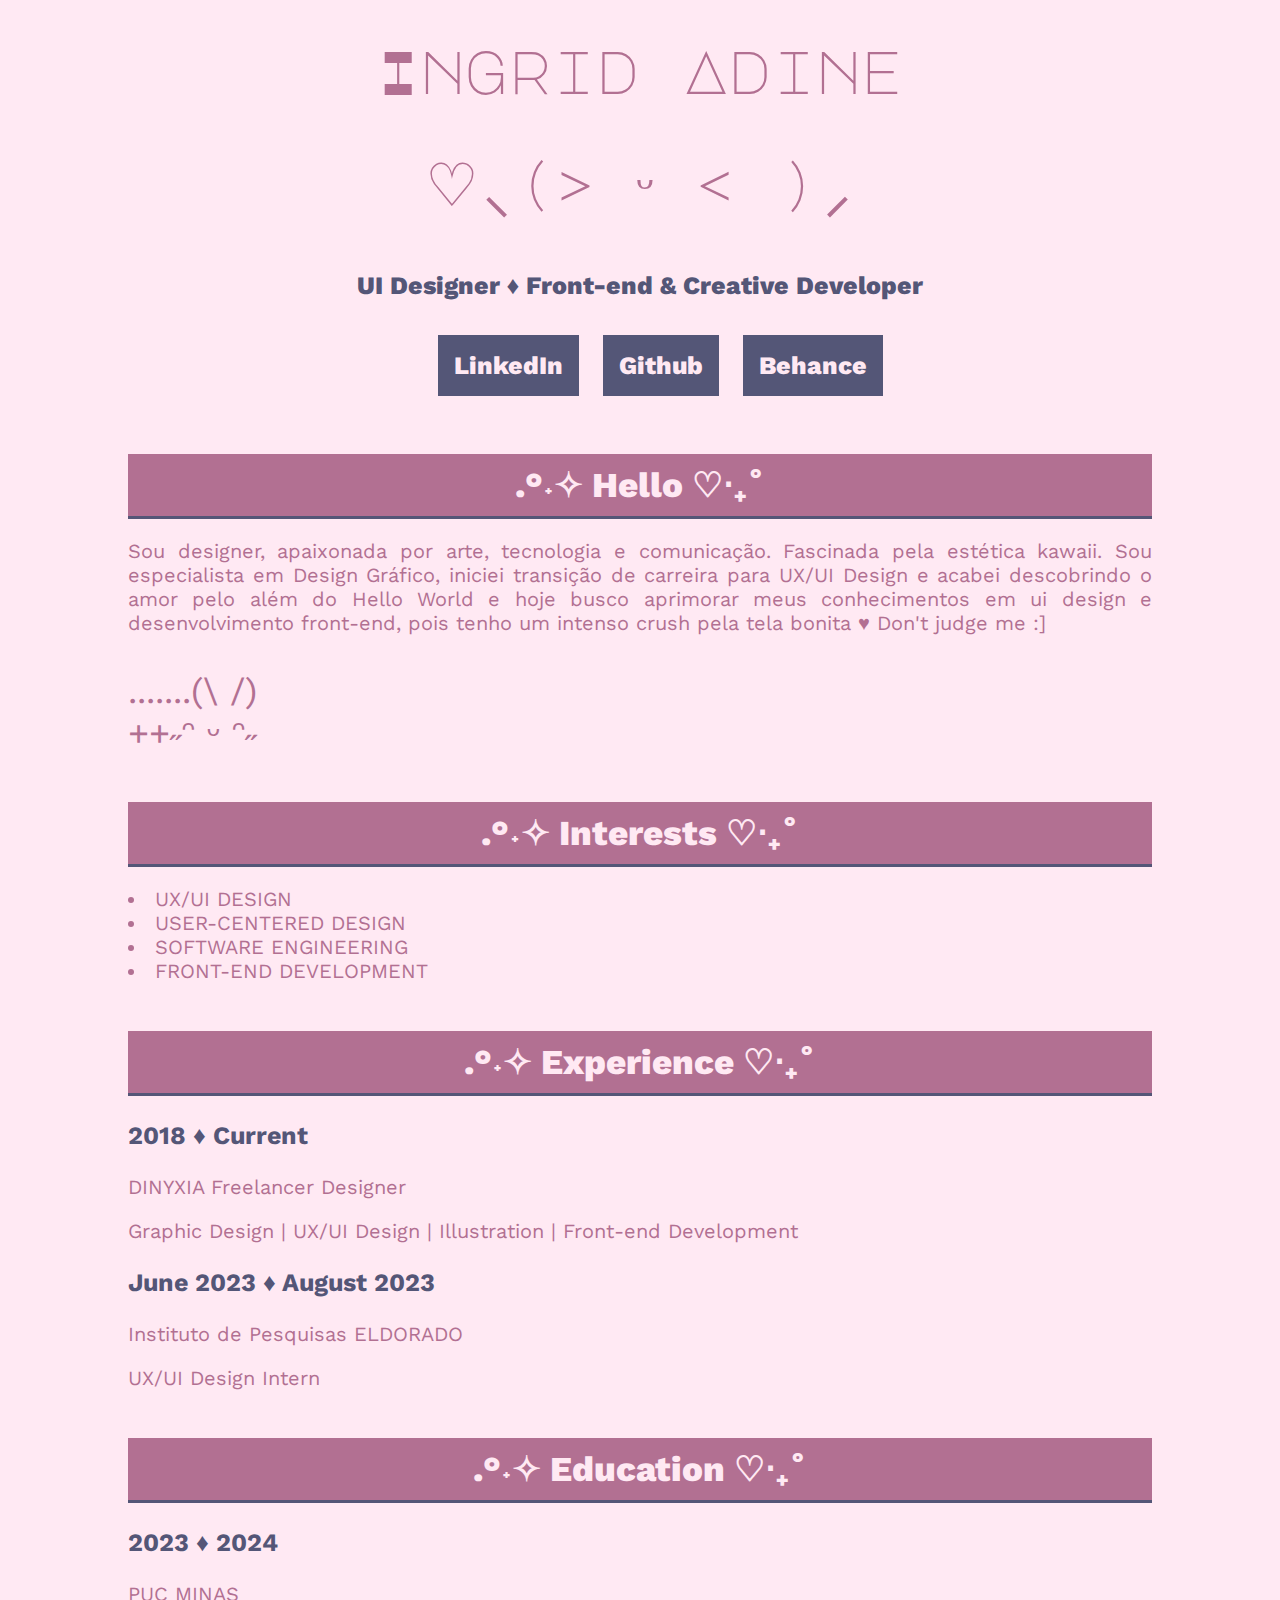
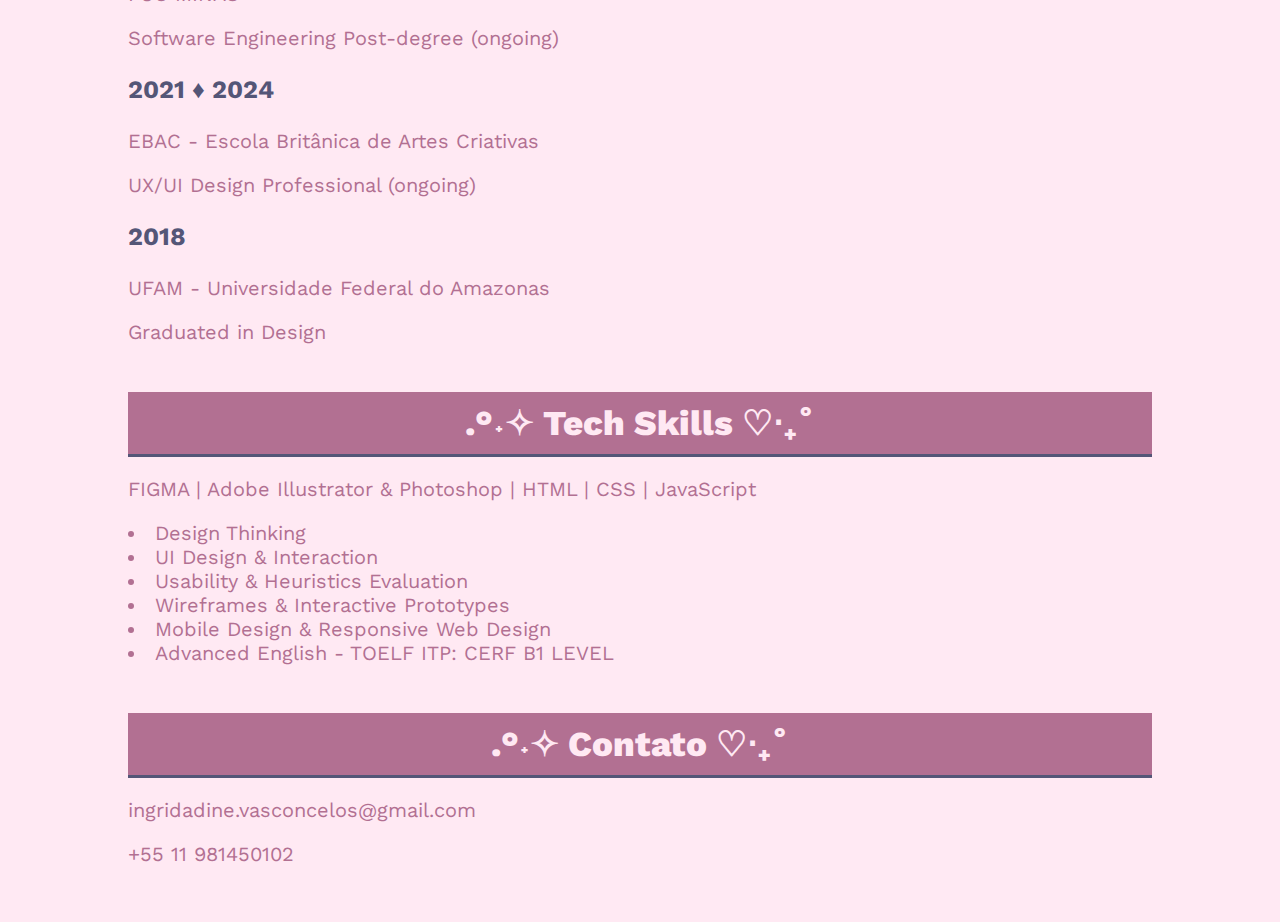
==== index.html @ befa4c59 "Uploading website." ====
<!DOCTYPE html>
<html lang="en">
<head>
    <meta charset="UTF-8">
    <meta name="viewport" content="width=device-width, initial-scale=1.0">
    <title>Ingrid Adine ♡⸜(˃ ᵕ ˂ )⸝</title>
    <link rel="stylesheet" href="style.css">

<!--<link rel="stylesheet" type="text/css" href="style.css">-->

</head>
<body>
    <h1>Ingrid Adine</h1>
    <h2 class="kawaii">♡⸜(˃ ᵕ ˂ )⸝</h2>
    <p class="objetivo">UI Designer ♦ Front-end & Creative Developer</p>
   
     <ul class="menu">
        <li><a href="https://www.linkedin.com/in/ingridadine/" target="_blank">LinkedIn</a></li>
        <li><a href="https://github.com/ingridadine" target="_blank">Github</a></li>
        <li><a href="https://www.behance.net/ingridadine" target="_blank">Behance</a></li>
     </ul>

    <h2 class="conteudo-secundario-titulo">.°˖✧ Hello ♡‧₊˚ </h2>
    
    <p class="bio">Sou designer, apaixonada por arte, tecnologia e comunicação. Fascinada pela estética kawaii.
        Sou especialista em Design Gráfico, iniciei transição de carreira para UX/UI Design e acabei descobrindo o amor pelo além do Hello World e hoje busco aprimorar meus conhecimentos em ui design e desenvolvimento front-end, pois tenho um intenso crush pela tela bonita ♥ Don't judge me :]</p>
    
    <p class="usagi"> .......(\   /)
    <br>++˶ᵔ ᵕ ᵔ˶</p>

    <h2 class="conteudo-secundario-titulo">.°˖✧ Interests ♡‧₊˚ </h2>
    <ul class="lista">
        <li>UX/UI DESIGN</li>
        <li>USER-CENTERED DESIGN</li>
        <li>SOFTWARE ENGINEERING</li>
        <li>FRONT-END DEVELOPMENT</li>
    </ul>
    <h2 class="conteudo-secundario-titulo">.°˖✧ Experience ♡‧₊˚ </h2>
   
    <h3>2018 ♦ Current</h3>
    <p>DINYXIA Freelancer Designer</p>
    <p>Graphic Design | UX/UI Design | Illustration | Front-end Development</p>

    <h3>June 2023 ♦ August 2023</h3>
    <p>Instituto de Pesquisas ELDORADO</p>
    <p>UX/UI Design Intern</p>



    <h2 class="conteudo-secundario-titulo">.°˖✧ Education ♡‧₊˚ </h2>
    <h3>2023 ♦ 2024</h3>
    <p>PUC MINAS</p>
    <p>Software Engineering Post-degree (ongoing)</p>

    <h3>2021 ♦ 2024</h3>
    <p>EBAC - Escola Britânica de Artes Criativas</p>
    <p>UX/UI Design Professional (ongoing)</p>

    <h3>2018</h3>
    <p>UFAM - Universidade Federal do Amazonas</p>
    <p>Graduated in Design</p>

    <h2 class="conteudo-secundario-titulo">.°˖✧ Tech Skills ♡‧₊˚ </h2>

    <p>FIGMA | Adobe Illustrator & Photoshop | HTML | CSS | JavaScript</P>

    <ul class="lista">
        <li>Design Thinking</li>
        <li>UI Design & Interaction</li>
        <li>Usability & Heuristics Evaluation</li>
        <li>Wireframes & Interactive Prototypes</li>
        <li>Mobile Design & Responsive Web Design</li>
        <li>Advanced English - TOELF ITP: CERF B1 LEVEL</li>
    </ul>
    
    <h2 class="conteudo-secundario-titulo">.°˖✧ Contato ♡‧₊˚ </h2>
    <p>ingridadine.vasconcelos@gmail.com</p>
    <p>+55 11 981450102</p>

    

</body>
</html>
---- style.css ----
@import url('https://fonts.googleapis.com/css2?family=Major+Mono+Display&family=Work+Sans:wght@300;800&display=swap');


/** {
    margin: 0;
    padding: 0;
    box-sizing: border-box;
    text-decoration: none;
}*/

h1 {
    font-family: 'major mono display', cursive;
    font-weight: 400;
    font-size: 60px;
    color: #b27092;
    text-align: center;
}

h3 {
    font-family: 'work sans', sans-serif;
    font-size: 25px;
    color: #545677;
    
}

body {
    font-size: 100%;
    /*background-color: #f8e0ed;'*/
    background-color: #ffe9f3;
    width: 80%;
    margin: auto;
    margin-bottom: 56px;
}

.kawaii {
    font-family: 'major mono display', cursive;
    font-weight: 400;
    font-size: 60px;
    color: #b27092;
    text-align: center;
}

.objetivo {
    font-family: 'work sans', sans-serif;
    font-size: 25px;
    color: #545677;
    text-align: center;
    font-weight: 800;
}

.bio {
    text-align: justify;
}

.usagi {
    color: #b27092;
    font-family: 'work sans', sans-serif;
    font-size: 35px;
}

.conteudo-secundario-titulo {
    font-family: 'work sans', sans-serif;
    font-weight: 800;
    font-size: 35px;
    color: #ffe9f3;
    background-color:#b27092;
    text-align: center;
    border-bottom: 3px solid #545677;;
    padding: 10px;
    margin-top: 48px;
    margin-bottom: 12px;
}

p {
    font-size: 20px;
    font-family: 'work sans', sans-serif;
    color: #b27092;
}

a {
    text-decoration: none;
}

a:hover {
    text-decoration: underline;
}

.lista {
    font-family: 'work sans', sans-serif;
    font-size: 20px;
    color: #b27092;
    padding-left: 0px;
    list-style: inside;
}

.contato {
    font-family: 'work sans', sans-serif;
    font-size: 25px;
    color: #b27092;
    text-align: center;
    font-weight: 800;
}

.menu {
    text-align: center;
}

.menu li {
    list-style-type: none;
    margin: 10px;
    display: inline-block;
     
}


.menu a {
    font-family: 'work sans', sans-serif;
    font-size: 25px;
    background-color: #545677;
    padding: 16px;
    display: block;
    color:#ffe9f3;
    text-align: center;
    font-weight: 800;
}

.menu a:hover{
    background-color:#b27092;
    text-decoration: none;
    
}
/*.conteudo-principal-escrito-titulo {
    font-family: 'Staatliches', cursive;
    font-weight: 400;
    font-size: 64px;
    color: #c9f70b;
}*/

/*.conteudo-secundario-titulo {
    border-top: 0.4px solid #d275f9;
    padding-top: 48px;
    font-family: 'Staatliches', cursive;
    color: #c9f70b;
    font-weight: 400;
    font-size: 24px;
    margin-bottom: 16px;
}*/
---- style.css ----
@import url('https://fonts.googleapis.com/css2?family=Major+Mono+Display&family=Work+Sans:wght@300;800&display=swap');


/** {
    margin: 0;
    padding: 0;
    box-sizing: border-box;
    text-decoration: none;
}*/

h1 {
    font-family: 'major mono display', cursive;
    font-weight: 400;
    font-size: 60px;
    color: #b27092;
    text-align: center;
}

h3 {
    font-family: 'work sans', sans-serif;
    font-size: 25px;
    color: #545677;
    
}

body {
    font-size: 100%;
    /*background-color: #f8e0ed;'*/
    background-color: #ffe9f3;
    width: 80%;
    margin: auto;
    margin-bottom: 56px;
}

.kawaii {
    font-family: 'major mono display', cursive;
    font-weight: 400;
    font-size: 60px;
    color: #b27092;
    text-align: center;
}

.objetivo {
    font-family: 'work sans', sans-serif;
    font-size: 25px;
    color: #545677;
    text-align: center;
    font-weight: 800;
}

.bio {
    text-align: justify;
}

.usagi {
    color: #b27092;
    font-family: 'work sans', sans-serif;
    font-size: 35px;
}

.conteudo-secundario-titulo {
    font-family: 'work sans', sans-serif;
    font-weight: 800;
    font-size: 35px;
    color: #ffe9f3;
    background-color:#b27092;
    text-align: center;
    border-bottom: 3px solid #545677;;
    padding: 10px;
    margin-top: 48px;
    margin-bottom: 12px;
}

p {
    font-size: 20px;
    font-family: 'work sans', sans-serif;
    color: #b27092;
}

a {
    text-decoration: none;
}

a:hover {
    text-decoration: underline;
}

.lista {
    font-family: 'work sans', sans-serif;
    font-size: 20px;
    color: #b27092;
    padding-left: 0px;
    list-style: inside;
}

.contato {
    font-family: 'work sans', sans-serif;
    font-size: 25px;
    color: #b27092;
    text-align: center;
    font-weight: 800;
}

.menu {
    text-align: center;
}

.menu li {
    list-style-type: none;
    margin: 10px;
    display: inline-block;
     
}


.menu a {
    font-family: 'work sans', sans-serif;
    font-size: 25px;
    background-color: #545677;
    padding: 16px;
    display: block;
    color:#ffe9f3;
    text-align: center;
    font-weight: 800;
}

.menu a:hover{
    background-color:#b27092;
    text-decoration: none;
    
}
/*.conteudo-principal-escrito-titulo {
    font-family: 'Staatliches', cursive;
    font-weight: 400;
    font-size: 64px;
    color: #c9f70b;
}*/

/*.conteudo-secundario-titulo {
    border-top: 0.4px solid #d275f9;
    padding-top: 48px;
    font-family: 'Staatliches', cursive;
    color: #c9f70b;
    font-weight: 400;
    font-size: 24px;
    margin-bottom: 16px;
}*/
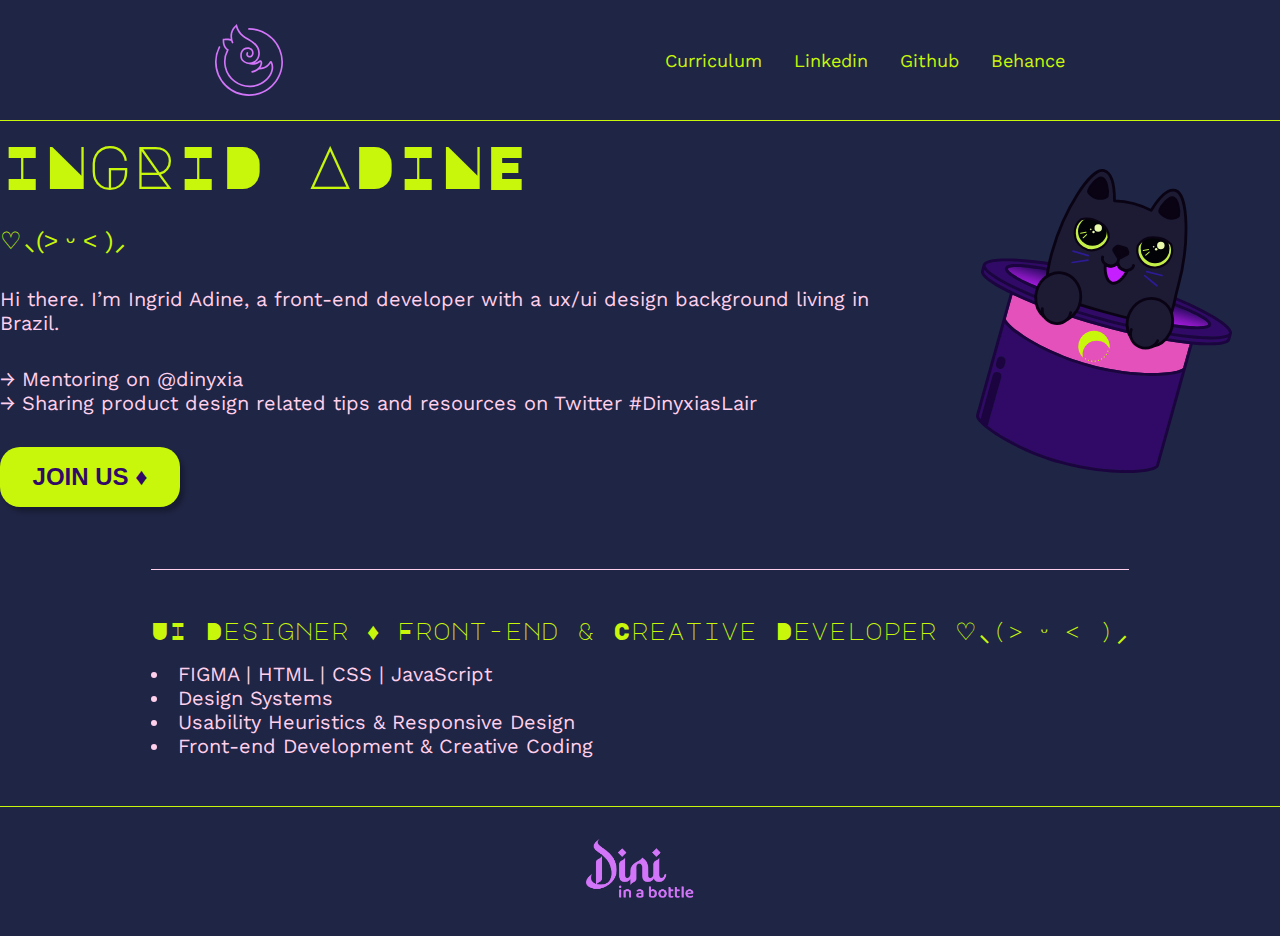
==== commit 389a636c: "Move cv to new folder and upload Dinyxia's Lair" ====
--- a/index.html
+++ b/index.html
@@ -1,83 +1,63 @@
 <!DOCTYPE html>
-<html lang="en">
+<html lang="pt-BR">
 <head>
     <meta charset="UTF-8">
+    <meta http-equiv="X-UA-Compatible" content="IE=edge">
     <meta name="viewport" content="width=device-width, initial-scale=1.0">
-    <title>Ingrid Adine ♡⸜(˃ ᵕ ˂ )⸝</title>
-    <link rel="stylesheet" href="style.css">
-
-<!--<link rel="stylesheet" type="text/css" href="style.css">-->
-
+    <meta name="description" content="Um bot que irá deixar a sua comunidade segura de um jeito fácil">
+    <title>Dinyxia's Lair</title>
+    <link rel="stylesheet" type="text/css" href="style.css">
 </head>
 <body>
-    <h1>Ingrid Adine</h1>
-    <h2 class="kawaii">♡⸜(˃ ᵕ ˂ )⸝</h2>
-    <p class="objetivo">UI Designer ♦ Front-end & Creative Developer</p>
-   
-     <ul class="menu">
-        <li><a href="https://www.linkedin.com/in/ingridadine/" target="_blank">LinkedIn</a></li>
-        <li><a href="https://github.com/ingridadine" target="_blank">Github</a></li>
-        <li><a href="https://www.behance.net/ingridadine" target="_blank">Behance</a></li>
-     </ul>
+    <header class="cabecalho">
+        <img class="cabecalho-imagem" src="diniinabottleicon.svg" alt="Dinyxia Logo">
+        <nav class="cabecalho-menu">
+            <a class="cabecalho-menu-item" href="https://ingridadine.github.io/" target="_blank" rel="noopener noreferrer">Curriculum</a>
+            <a class="cabecalho-menu-item" href="https://www.linkedin.com/in/ingridadine/" target="_blank" rel="noopener noreferrer">Linkedin</a>
+            <a class="cabecalho-menu-item" href="https://github.com/ingridadine" target="_blank" rel="noopener noreferrer">Github</a>
+            <a class="cabecalho-menu-item" href="https://www.behance.net/ingridadine" target="_blank" rel="noopener noreferrer">Behance</a>
+        </nav>
 
-    <h2 class="conteudo-secundario-titulo">.°˖✧ Hello ♡‧₊˚ </h2>
+    </header>
+
+    <main class="conteudo">
+        <section class="conteudo-principal">
+            <div class="conteudo-principal-escrito">
+                <h1 class="hero">INGRID ADINE</h1>
+                <h2 class="tagline">♡⸜(˃ ᵕ ˂ )⸝</h2>
+                <p>Hi there. I’m Ingrid Adine, a front-end developer with a ux/ui design background living in Brazil.</p>
+                <ul class="bio">
+                    <li>→ Mentoring on @dinyxia</li>
+                    <li>→ Sharing product design related tips and resources on Twitter #DinyxiasLair </li>
+                   </ul>
+                   <button class="conteudo-principal-escrito-botao"><strong>JOIN US ♦</strong></button>
+            </div>
+            <img class="conteudo-principal-img" src="dinibotkawaii.svg" alt="Imagem da Dini Bot">
+
+        </section>
+        
+
+        <section class="conteudo-secundario">
+            <div>
+                <h3 class="conteudo-secundario-titulo">UI Designer ♦ Front-end & Creative Developer ♡⸜(˃ ᵕ ˂ )⸝
+
+                </h3>
     
-    <p class="bio">Sou designer, apaixonada por arte, tecnologia e comunicação. Fascinada pela estética kawaii.
-        Sou especialista em Design Gráfico, iniciei transição de carreira para UX/UI Design e acabei descobrindo o amor pelo além do Hello World e hoje busco aprimorar meus conhecimentos em ui design e desenvolvimento front-end, pois tenho um intenso crush pela tela bonita ♥ Don't judge me :]</p>
-    
-    <p class="usagi"> .......(\   /)
-    <br>++˶ᵔ ᵕ ᵔ˶</p>
+                <ul class="lista-skills">
+                    <li>FIGMA | HTML | CSS | JavaScript</li>
+                    <li>Design Systems</li>
+                    <li>Usability Heuristics & Responsive Design</li>
+                    <li>Front-end Development & Creative Coding</li>
+                </ul>
+            </div>
 
-    <h2 class="conteudo-secundario-titulo">.°˖✧ Interests ♡‧₊˚ </h2>
-    <ul class="lista">
-        <li>UX/UI DESIGN</li>
-        <li>USER-CENTERED DESIGN</li>
-        <li>SOFTWARE ENGINEERING</li>
-        <li>FRONT-END DEVELOPMENT</li>
-    </ul>
-    <h2 class="conteudo-secundario-titulo">.°˖✧ Experience ♡‧₊˚ </h2>
-   
-    <h3>2018 ♦ Current</h3>
-    <p>DINYXIA Freelancer Designer</p>
-    <p>Graphic Design | UX/UI Design | Illustration | Front-end Development</p>
+        </section>
 
-    <h3>June 2023 ♦ August 2023</h3>
-    <p>Instituto de Pesquisas ELDORADO</p>
-    <p>UX/UI Design Intern</p>
+    </main>
 
+    <footer class="rodape">
+        <img class="rodape-img" src="diniinabottlelogo.png" alt="Imagem da carranca kawaii">
 
-
-    <h2 class="conteudo-secundario-titulo">.°˖✧ Education ♡‧₊˚ </h2>
-    <h3>2023 ♦ 2024</h3>
-    <p>PUC MINAS</p>
-    <p>Software Engineering Post-degree (ongoing)</p>
-
-    <h3>2021 ♦ 2024</h3>
-    <p>EBAC - Escola Britânica de Artes Criativas</p>
-    <p>UX/UI Design Professional (ongoing)</p>
-
-    <h3>2018</h3>
-    <p>UFAM - Universidade Federal do Amazonas</p>
-    <p>Graduated in Design</p>
-
-    <h2 class="conteudo-secundario-titulo">.°˖✧ Tech Skills ♡‧₊˚ </h2>
-
-    <p>FIGMA | Adobe Illustrator & Photoshop | HTML | CSS | JavaScript</P>
-
-    <ul class="lista">
-        <li>Design Thinking</li>
-        <li>UI Design & Interaction</li>
-        <li>Usability & Heuristics Evaluation</li>
-        <li>Wireframes & Interactive Prototypes</li>
-        <li>Mobile Design & Responsive Web Design</li>
-        <li>Advanced English - TOELF ITP: CERF B1 LEVEL</li>
-    </ul>
-    
-    <h2 class="conteudo-secundario-titulo">.°˖✧ Contato ♡‧₊˚ </h2>
-    <p>ingridadine.vasconcelos@gmail.com</p>
-    <p>+55 11 981450102</p>
-
-    
-
+    </footer>
 </body>
 </html>--- a/style.css
+++ b/style.css
@@ -1,147 +1,169 @@
+/*@import url('https://fonts.googleapis.com/css2?family=Fugaz+One&family=Staatliches&family=Zen+Maru+Gothic:wght@300&display=swap');*/
+
 @import url('https://fonts.googleapis.com/css2?family=Major+Mono+Display&family=Work+Sans:wght@300;800&display=swap');
 
-
-/** {
+* {
     margin: 0;
     padding: 0;
     box-sizing: border-box;
     text-decoration: none;
-}*/
-
-h1 {
-    font-family: 'major mono display', cursive;
-    font-weight: 400;
-    font-size: 60px;
-    color: #b27092;
-    text-align: center;
-}
-
-h3 {
-    font-family: 'work sans', sans-serif;
-    font-size: 25px;
-    color: #545677;
-    
 }
 
 body {
     font-size: 100%;
-    /*background-color: #f8e0ed;'*/
-    background-color: #ffe9f3;
-    width: 80%;
-    margin: auto;
-    margin-bottom: 56px;
+    background: #1F2544;
+    /*background: linear-gradient(116.5deg, #230351 11.94%, #BB00D4 65.23%, #279EF4 134.87%); */box-shadow: 0px 4px 4px rgba(0, 0, 0, 0.25);
+        
 }
 
-.kawaii {
+.cabecalho {
+    display: flex;
+    flex-direction: row;
+    align-items: center;
+    justify-content: space-around;
+    padding: 24px;
+}
+
+.cabecalho-imagem {
+    height: 72px;
+    
+    
+}
+
+.cabecalho-menu {
+    display: flex;
+    gap: 32px;
+}
+
+.cabecalho-menu-item {
+    font-family: 'work sans', sans-serif;
+    color: #c9f70b;
+    font-weight: 400;
+    font-size: 18px;
+}
+
+.cabecalho-menu-item:hover {
+    color: #81689D;
+}
+
+
+
+
+.conteudo {
+    margin-bottom: 48px;
+    border-top: 0.4px solid #c9f70b;
+}
+
+.conteudo-principal {
+    display: flex;
+    flex-direction: row;
+    align-items: center;
+    justify-content: space-around;
+}
+
+.conteudo-principal-escrito {
+    display: flex;
+    flex-direction: column;
+    gap: 32px; 
+}
+
+.hero {
     font-family: 'major mono display', cursive;
     font-weight: 400;
     font-size: 60px;
-    color: #b27092;
-    text-align: center;
+    color: #c9f70b;
+    
 }
 
-.objetivo {
+.tagline {
     font-family: 'work sans', sans-serif;
-    font-size: 25px;
-    color: #545677;
-    text-align: center;
-    font-weight: 800;
-}
-
-.bio {
-    text-align: justify;
-}
-
-.usagi {
-    color: #b27092;
-    font-family: 'work sans', sans-serif;
-    font-size: 35px;
-}
-
-.conteudo-secundario-titulo {
-    font-family: 'work sans', sans-serif;
-    font-weight: 800;
-    font-size: 35px;
-    color: #ffe9f3;
-    background-color:#b27092;
-    text-align: center;
-    border-bottom: 3px solid #545677;;
-    padding: 10px;
-    margin-top: 48px;
-    margin-bottom: 12px;
+    color: #c9f70b;
+    font-weight: 400;
+    font-size: 24px;
+    
 }
 
 p {
     font-size: 20px;
     font-family: 'work sans', sans-serif;
-    color: #b27092;
+    color: #FFD0EC;    
+    text-align: left; 
+    
+    
 }
 
-a {
-    text-decoration: none;
+.bio {
+    font-family: 'work sans', sans-serif;
+    font-size: 20px;
+    color: #FFD0EC;
+    list-style: inside;
+    list-style: none;
+    
 }
 
-a:hover {
-    text-decoration: underline;
+.conteudo-principal-escrito-botao {
+    background-color: #c9f70b;
+    width: 180px;
+    height: 60px;
+    border: none;
+    box-shadow: 4px 5px 4px rgba(0, 0, 0, 0.25);
+    border-radius: 20px;
+    font-family: 'Zen Maru Gothic', sans-serif;
+    color: #300a66;
+    font-weight: 400;
+    font-size: 24px;
 }
 
-.lista {
-    font-family: 'work sans', sans-serif;
-    font-size: 20px;
-    color: #b27092;
-    padding-left: 0px;
-    list-style: inside;
-}
-
-.contato {
-    font-family: 'work sans', sans-serif;
-    font-size: 25px;
-    color: #b27092;
-    text-align: center;
-    font-weight: 800;
-}
-
-.menu {
-    text-align: center;
-}
-
-.menu li {
-    list-style-type: none;
-    margin: 10px;
-    display: inline-block;
-     
+.conteudo-principal-escrito-botao:hover {
+    background-color:#81689D;
 }
 
 
-.menu a {
-    font-family: 'work sans', sans-serif;
-    font-size: 25px;
-    background-color: #545677;
-    padding: 16px;
-    display: block;
-    color:#ffe9f3;
-    text-align: center;
-    font-weight: 800;
+.conteudo-principal-img {
+    height: 400px;
+    padding: 48px;
 }
 
-.menu a:hover{
-    background-color:#b27092;
-    text-decoration: none;
-    
+.conteudo-secundario {
+    display: flex;
+    flex-direction: column;
+    align-items: center;
+    gap: 24px;
+    margin-top: 48px;
 }
-/*.conteudo-principal-escrito-titulo {
-    font-family: 'Staatliches', cursive;
-    font-weight: 400;
-    font-size: 64px;
-    color: #c9f70b;
-}*/
 
-/*.conteudo-secundario-titulo {
-    border-top: 0.4px solid #d275f9;
+.conteudo-secundario-titulo {
+    border-top: 0.4px solid #FFD0EC;
     padding-top: 48px;
-    font-family: 'Staatliches', cursive;
+    font-family: 'major mono display', cursive;
     color: #c9f70b;
     font-weight: 400;
     font-size: 24px;
     margin-bottom: 16px;
-}*/+}
+
+.conteudo-secundario-paragrafo {
+    font-family: 'work sans', sans-serif;
+    color: #FFD0EC;
+    font-weight: 300;
+    font-size: 20px;
+    text-align: center;
+}
+
+.lista-skills {
+    font-family: 'work sans', sans-serif;
+    font-size: 20px;
+    color: #FFD0EC;    
+    list-style: inside;
+}
+
+.rodape {
+    padding: 32px;
+    border-top: 0.4px solid #c9f70b;
+}
+
+.rodape-img {
+    height: 65px;
+    display: block;
+    margin: 0 auto;
+}